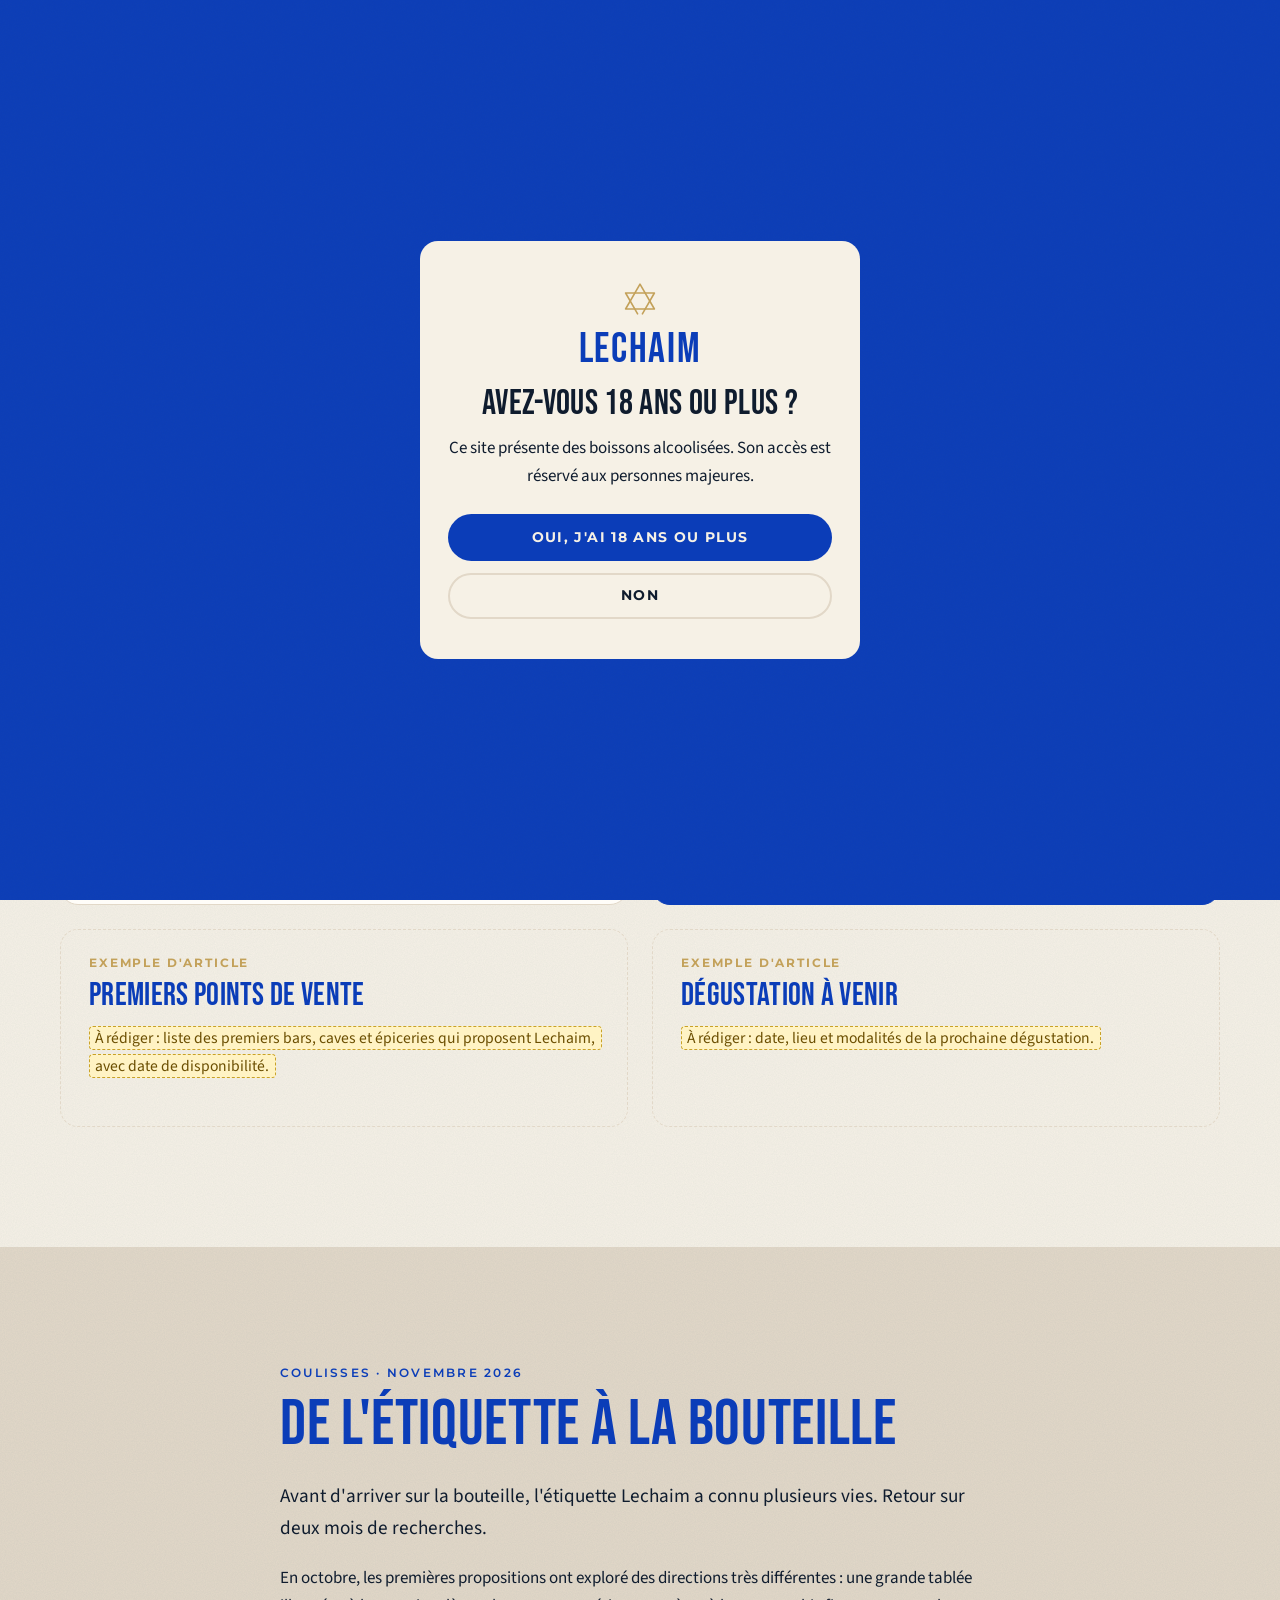
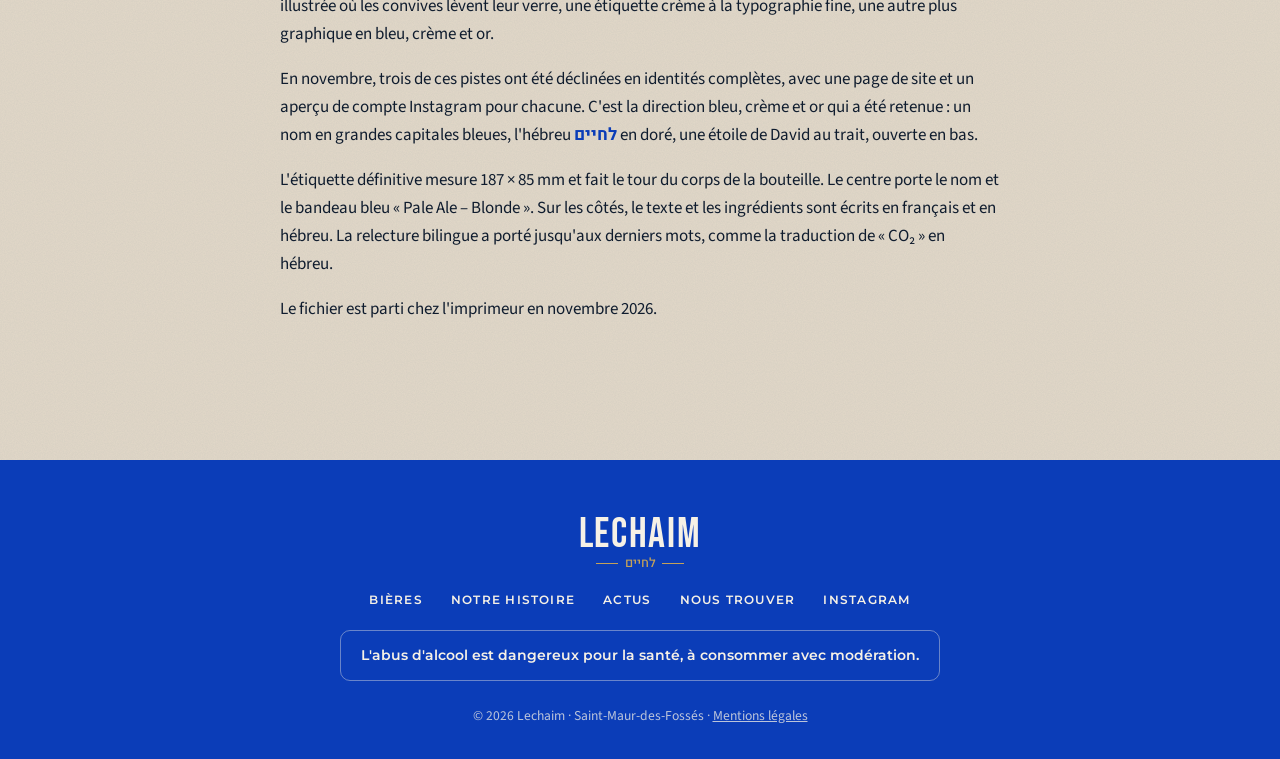
==== actus.html @ b4bcf972 "Pages Bières, Notre histoire, Actus, Nous trouver et Mentions légales Fiche Pale Ale – Blonde, histo" ====
<!doctype html>
<html lang="fr">
<head>
  <meta charset="utf-8">
  <meta name="viewport" content="width=device-width, initial-scale=1">
  <title>Actus · Lechaim</title>
  <meta name="description" content="Les nouvelles de Lechaim : lancement de la Pale Ale, coulisses de l'étiquette, points de vente et dégustations.">
  <meta name="theme-color" content="#0B3DB8">
  <link rel="canonical" href="https://lechaim-beer.com/actus.html">
  <meta property="og:title" content="Actus · Lechaim">
  <meta property="og:description" content="Les nouvelles de Lechaim : lancement de la Pale Ale, coulisses de l'étiquette, points de vente et dégustations.">
  <meta property="og:type" content="website">
  <meta property="og:url" content="https://lechaim-beer.com/actus.html">
  <link rel="icon" href="assets/img/favicon.svg" type="image/svg+xml">
  <link rel="preconnect" href="https://fonts.googleapis.com">
  <link rel="preconnect" href="https://fonts.gstatic.com" crossorigin>
  <link href="https://fonts.googleapis.com/css2?family=Bebas+Neue&family=Heebo:wght@500;700&family=Montserrat:wght@500;600;700&family=Source+Sans+3:wght@400;600&display=swap" rel="stylesheet">
  <link rel="stylesheet" href="assets/css/style.css">
</head>
<body>

  <!-- Symboles réutilisables -->
  <svg width="0" height="0" style="position:absolute" aria-hidden="true">
    <!-- Étoile de David au trait, ouverte en bas (comme sur l'étiquette) -->
    <symbol id="star" viewBox="0 0 100 100">
      <g fill="none" stroke="currentColor" stroke-width="4" stroke-linejoin="round" stroke-linecap="round">
        <path d="M50 8 L86 70 L14 70 Z"/>
        <path d="M14 30 L86 30 L56 82 M44 82 L14 30"/>
      </g>
    </symbol>
  </svg>

  <!-- Contrôle d'âge (exigé pour un site de boisson alcoolisée) -->
  <div class="age-gate" id="age-gate" role="dialog" aria-modal="true" aria-labelledby="age-title" hidden>
    <div class="age-gate__card">
      <svg class="age-gate__star" aria-hidden="true"><use href="#star"/></svg>
      <p class="age-gate__logo">LECHAIM</p>
      <h2 id="age-title">Avez-vous 18 ans ou plus ?</h2>
      <p>Ce site présente des boissons alcoolisées. Son accès est réservé aux personnes majeures.</p>
      <div class="age-gate__actions">
        <button class="btn btn--blue" id="age-yes">Oui, j'ai 18 ans ou plus</button>
        <a class="btn btn--ghost" href="https://www.alcool-info-service.fr/">Non</a>
      </div>
    </div>
  </div>

  <header class="site-header" id="top">
    <div class="container site-header__inner">
      <a class="logo" href="./" aria-label="Lechaim, accueil">
        <svg class="logo__star" aria-hidden="true"><use href="#star"/></svg>
        <span class="logo__name">LECHAIM</span>
        <span class="logo__he" lang="he" dir="rtl">לחיים</span>
      </a>
      <button class="nav-toggle" id="nav-toggle" aria-expanded="false" aria-controls="nav">
        <span class="sr-only">Menu</span><span></span><span></span><span></span>
      </button>
      <nav class="nav" id="nav" aria-label="Navigation principale">
        <a href="bieres.html">Bières</a>
        <a href="histoire.html">Notre histoire</a>
        <a href="actus.html" aria-current="page">Actus</a>
        <a href="trouver.html">Nous trouver</a>
        <!-- PLACEHOLDER : cible du bouton Acheter à définir (boutique en ligne, revendeurs…). Mène pour l'instant à « Nous trouver ». -->
        <a class="btn btn--blue btn--sm" href="trouver.html#acheter">Acheter</a>
      </nav>
    </div>
  </header>

  <main>
    <section class="page-hero">
      <div class="container page-hero__inner">
        <p class="eyebrow eyebrow--gold">Actus</p>
        <h1>Les dernières nouvelles</h1>
        <p class="page-hero__lead">Lancement, coulisses et rendez-vous à venir.</p>
      </div>
      <svg class="wave wave--bottom" viewBox="0 0 1440 120" preserveAspectRatio="none" aria-hidden="true">
        <path d="M0 60 C 240 120, 480 0, 720 50 S 1200 110, 1440 40 L1440 120 L0 120 Z" fill="#F6F1E6"/>
      </svg>
    </section>

    <section class="section">
      <div class="container">
        <div class="news__grid news__grid--four">
          <article class="news-card">
            <p class="news-card__tag">Lancement</p>
            <h3>La Pale Ale arrive</h3>
            <p>La première bière Lechaim est une Pale Ale – Blonde à 4,2 % vol., en bouteille de 33 cl.</p>
            <a class="link-arrow" href="bieres.html">Voir la fiche</a>
          </article>
          <article class="news-card news-card--blue">
            <p class="news-card__tag">Coulisses</p>
            <h3>De l'étiquette à la bouteille</h3>
            <p>Comment l'identité bleu, crème et or a pris forme, des premières esquisses au fichier envoyé à l'imprimeur.</p>
            <a class="link-arrow link-arrow--gold" href="#etiquette">Lire</a>
          </article>
          <!-- PLACEHOLDER : article exemple, à remplacer par une vraie annonce -->
          <article class="news-card news-card--placeholder" data-placeholder>
            <p class="news-card__tag">Exemple d'article</p>
            <h3>Premiers points de vente</h3>
            <p><span class="ph" data-placeholder>À rédiger : liste des premiers bars, caves et épiceries qui proposent Lechaim, avec date de disponibilité.</span></p>
          </article>
          <!-- PLACEHOLDER : article exemple, à remplacer par une vraie annonce -->
          <article class="news-card news-card--placeholder" data-placeholder>
            <p class="news-card__tag">Exemple d'article</p>
            <h3>Dégustation à venir</h3>
            <p><span class="ph" data-placeholder>À rédiger : date, lieu et modalités de la prochaine dégustation.</span></p>
          </article>
        </div>
      </div>
    </section>

    <section class="section section--sand" id="etiquette">
      <article class="container prose">
        <p class="eyebrow">Coulisses · Novembre 2026</p>
        <h2>De l'étiquette à la bouteille</h2>
        <p class="lead">Avant d'arriver sur la bouteille, l'étiquette Lechaim a connu plusieurs vies. Retour sur deux mois de recherches.</p>
        <p>En octobre, les premières propositions ont exploré des directions très différentes : une grande tablée illustrée où les convives lèvent leur verre, une étiquette crème à la typographie fine, une autre plus graphique en bleu, crème et or.</p>
        <p>En novembre, trois de ces pistes ont été déclinées en identités complètes, avec une page de site et un aperçu de compte Instagram pour chacune. C'est la direction bleu, crème et or qui a été retenue : un nom en grandes capitales bleues, l'hébreu <span lang="he" dir="rtl" class="he-inline">לחיים</span> en doré, une étoile de David au trait, ouverte en bas.</p>
        <p>L'étiquette définitive mesure 187 × 85 mm et fait le tour du corps de la bouteille. Le centre porte le nom et le bandeau bleu « Pale Ale – Blonde ». Sur les côtés, le texte et les ingrédients sont écrits en français et en hébreu. La relecture bilingue a porté jusqu'aux derniers mots, comme la traduction de « CO₂ » en hébreu.</p>
        <p>Le fichier est parti chez l'imprimeur en novembre 2026.</p>
        <!-- PLACEHOLDER : ajouter une photo de la bouteille avec la vraie étiquette -->
      </article>
    </section>
  </main>

  <footer class="site-footer">
    <div class="container site-footer__inner">
      <div class="site-footer__brand">
        <span class="logo__name">LECHAIM</span>
        <span class="logo__he" lang="he" dir="rtl">לחיים</span>
      </div>
      <nav class="site-footer__nav" aria-label="Pied de page">
        <a href="bieres.html">Bières</a>
        <a href="histoire.html">Notre histoire</a>
        <a href="actus.html">Actus</a>
        <a href="trouver.html">Nous trouver</a>
        <!-- PLACEHOLDER : compte Instagram de la maquette, à confirmer -->
        <a href="https://www.instagram.com/lechaim_beer/" rel="noopener">Instagram</a>
      </nav>
      <p class="site-footer__legal">L'abus d'alcool est dangereux pour la santé, à consommer avec modération.</p>
      <p class="site-footer__small">© <span id="year">2026</span> Lechaim · Saint-Maur-des-Fossés · <a href="mentions-legales.html">Mentions légales</a></p>
    </div>
  </footer>

  <script src="assets/js/main.js"></script>
</body>
</html>
---- assets/css/style.css ----
/* Lechaim · feuille de style principale
   Charte : bleu #0B3DB8, crème #F6F1E6, sable #E2D8C8, or #C3A15A, bleu nuit #0F1C2E
   Polices : Bebas Neue Pro (titres, repli Bebas Neue), Montserrat (UI), Source Sans 3 (texte), Heebo (hébreu) */

:root {
  --blue: #0B3DB8;
  --blue-deep: #08308f;
  --cream: #F6F1E6;
  --sand: #E2D8C8;
  --gold: #C3A15A;
  --night: #0F1C2E;
  --amber: #E9B949;

  --f-display: "Bebas Neue Pro", "Bebas Neue", Impact, sans-serif;
  --f-ui: "Montserrat", system-ui, sans-serif;
  --f-text: "Source Sans 3", system-ui, sans-serif;
  --f-he: "Heebo", "Arial Hebrew", sans-serif;

  --radius: 18px;
  --container: 1160px;
  --grain: url("data:image/svg+xml,%3Csvg xmlns='http://www.w3.org/2000/svg' width='160' height='160'%3E%3Cfilter id='n'%3E%3CfeTurbulence type='fractalNoise' baseFrequency='.9' numOctaves='3' stitchTiles='stitch'/%3E%3CfeColorMatrix values='0 0 0 0 0.06 0 0 0 0 0.11 0 0 0 0 0.18 0 0 0 .07 0'/%3E%3C/filter%3E%3Crect width='100%25' height='100%25' filter='url(%23n)'/%3E%3C/svg%3E");
}

*, *::before, *::after { box-sizing: border-box; }
html { scroll-behavior: smooth; scroll-padding-top: 84px; }
body {
  margin: 0;
  font: 400 1.0625rem/1.65 var(--f-text);
  color: var(--night);
  background: var(--cream) var(--grain);
  -webkit-font-smoothing: antialiased;
  overflow-x: hidden;
}
img, svg { display: block; max-width: 100%; }
a { color: inherit; }
h1, h2, h3 { font-family: var(--f-display); font-weight: 400; letter-spacing: .01em; line-height: .95; margin: 0 0 .4em; }
h1 { font-size: clamp(3.4rem, 8vw, 6.4rem); }
h2 { font-size: clamp(2.6rem, 5vw, 4rem); color: var(--blue); }
h3 { font-size: 2rem; }
p { margin: 0 0 1em; }
[lang="he"] { font-family: var(--f-he); }

.container { width: min(100% - 32px, var(--container)); margin-inline: auto; }
.sr-only { position: absolute; width: 1px; height: 1px; overflow: hidden; clip: rect(0 0 0 0); white-space: nowrap; }

.eyebrow {
  font: 600 .78rem/1 var(--f-ui);
  letter-spacing: .18em; text-transform: uppercase;
  color: var(--blue); margin-bottom: 1rem;
}
.eyebrow--gold { color: var(--gold); }

/* Boutons */
.btn {
  display: inline-flex; align-items: center; justify-content: center; gap: .5em;
  font: 700 .85rem/1 var(--f-ui); letter-spacing: .1em; text-transform: uppercase;
  padding: 1.05em 1.8em; border-radius: 999px; border: 2px solid transparent;
  text-decoration: none; cursor: pointer; transition: transform .15s, background .2s, color .2s;
}
.btn:hover { transform: translateY(-2px); }
.btn--blue { background: var(--blue); color: var(--cream); }
.btn--blue:hover { background: var(--blue-deep); }
.btn--cream { background: var(--cream); color: var(--blue); }
.btn--ghost { border-color: var(--sand); color: var(--night); background: transparent; }
.btn--sm { padding: .8em 1.4em; font-size: .78rem; }

/* Logo */
.logo { display: inline-grid; grid-template-columns: auto; justify-items: center; text-decoration: none; position: relative; padding-top: 6px; }
.logo__name { font: 400 2.1rem/0.9 var(--f-display); color: var(--blue); letter-spacing: .04em; }
.logo__he {
  display: flex; align-items: center; gap: .5em;
  font: 500 .8rem/1 var(--f-he); color: var(--gold); margin-top: .25em;
}
.logo__he::before, .logo__he::after { content: ""; width: 22px; height: 1px; background: var(--gold); }
.logo__star { position: absolute; width: 18px; height: 18px; color: var(--gold); top: -6px; right: -10px; }

/* En-tête */
.site-header {
  position: sticky; top: 0; z-index: 50;
  background: color-mix(in srgb, var(--cream) 92%, transparent) var(--grain);
  backdrop-filter: blur(8px);
  border-bottom: 1px solid var(--sand);
}
.site-header__inner { display: flex; align-items: center; justify-content: space-between; height: 76px; }
.nav { display: flex; align-items: center; gap: 2rem; }
.nav a:not(.btn) {
  font: 600 .82rem/1 var(--f-ui); letter-spacing: .08em; text-transform: uppercase;
  text-decoration: none; color: var(--night); position: relative;
}
.nav a:not(.btn)::after {
  content: ""; position: absolute; left: 0; right: 0; bottom: -6px; height: 2px;
  background: var(--gold); transform: scaleX(0); transition: transform .2s;
}
.nav a:not(.btn):hover::after { transform: scaleX(1); }
.nav-toggle { display: none; }

@media (max-width: 860px) {
  .nav-toggle {
    display: grid; gap: 5px; background: none; border: 0; padding: 10px; cursor: pointer;
  }
  .nav-toggle span:not(.sr-only) { width: 24px; height: 2px; background: var(--blue); transition: transform .2s, opacity .2s; }
  .nav-toggle[aria-expanded="true"] span:nth-child(2) { transform: translateY(7px) rotate(45deg); }
  .nav-toggle[aria-expanded="true"] span:nth-child(3) { opacity: 0; }
  .nav-toggle[aria-expanded="true"] span:nth-child(4) { transform: translateY(-7px) rotate(-45deg); }
  .nav {
    position: absolute; top: 76px; left: 0; right: 0;
    flex-direction: column; align-items: stretch; gap: 0;
    background: var(--cream); border-bottom: 1px solid var(--sand);
    padding: 8px 16px 20px; display: none;
  }
  .nav.is-open { display: flex; }
  .nav a:not(.btn) { padding: 16px 0; border-bottom: 1px solid var(--sand); }
  .nav .btn { margin-top: 16px; }
}

/* Hero */
.hero { position: relative; background: var(--blue); color: var(--cream); overflow: hidden; }
.hero::before {
  content: ""; position: absolute; inset: 0; background: var(--grain); opacity: .9; mix-blend-mode: overlay; pointer-events: none;
}
.hero::after { /* demi-cercle granuleux */
  content: ""; position: absolute; width: 560px; height: 560px; border-radius: 50%;
  right: -140px; top: 50%; transform: translateY(-50%);
  background: radial-gradient(circle at 30% 30%, #1a4fd0, var(--blue-deep));
  opacity: .55;
}
.hero__inner {
  position: relative; z-index: 1;
  display: grid; grid-template-columns: 1.1fr .9fr; align-items: center; gap: 2rem;
  padding: clamp(64px, 10vw, 120px) 0 clamp(110px, 12vw, 160px);
}
.hero h1 { color: var(--cream); max-width: 10ch; }
.hero__lead { font-size: 1.25rem; max-width: 30ch; opacity: .92; }
.hero__toast { font: 600 1rem/1 var(--f-ui); color: var(--gold); margin-bottom: 2rem; display: flex; gap: .5em; align-items: center; }
.hero__toast [lang="he"] { font-size: 1.35rem; font-weight: 700; }
.hero__glasses { width: min(100%, 440px); margin-inline: auto; }
.wave { position: absolute; left: 0; width: 100%; height: 90px; }
.wave--bottom { bottom: -1px; }

@media (max-width: 760px) {
  .hero__inner { grid-template-columns: 1fr; text-align: left; }
  .hero__visual { order: -1; }
  .hero__glasses { width: 240px; margin: 0; }
  .hero::after { width: 360px; height: 360px; top: 22%; right: -160px; }
}

/* Sections */
.section { padding: clamp(72px, 10vw, 120px) 0; }
.section__head { margin-bottom: 2.5rem; }

/* Carrousel des bières */
.carousel { position: relative; }
.carousel__track {
  display: flex; gap: 24px; overflow-x: auto; scroll-snap-type: x mandatory;
  padding: 4px 4px 24px; scrollbar-width: none;
}
.carousel__track::-webkit-scrollbar { display: none; }
.carousel__btn {
  position: absolute; top: 50%; transform: translateY(-50%); z-index: 2;
  width: 48px; height: 48px; border-radius: 50%; border: 0;
  background: var(--blue); color: var(--cream); font-size: 1.8rem; line-height: 1; cursor: pointer;
  box-shadow: 0 6px 20px rgba(15, 28, 46, .18);
}
.carousel__btn--prev { left: -22px; }
.carousel__btn--next { right: -22px; }
.carousel__btn[disabled] { opacity: 0; pointer-events: none; }
@media (max-width: 760px) { .carousel__btn { display: none; } }

.beer-card {
  flex: 0 0 min(86%, 360px); scroll-snap-align: start;
  background: #fffdf8; border: 1px solid var(--sand); border-radius: var(--radius);
  overflow: hidden; display: flex; flex-direction: column;
}
.beer-card--featured { flex-basis: min(92%, 720px); flex-direction: row; }
.beer-card__visual {
  background: var(--blue); display: grid; place-items: center; padding: 32px 24px;
  position: relative; overflow: hidden; min-height: 240px;
}
.beer-card--featured .beer-card__visual { flex: 0 0 42%; }
.beer-card__visual::before {
  content: ""; position: absolute; width: 340px; height: 340px; border-radius: 50%;
  background: var(--blue-deep); bottom: -170px; left: 50%; transform: translateX(-50%);
}
.beer-card__visual .bottle { position: relative; height: 360px; width: auto; filter: drop-shadow(0 18px 24px rgba(0,0,0,.3)); }
.beer-card__visual--soon { background: var(--sand); }
.beer-card__visual--soon::before { background: #d6cab6; }
.beer-card__visual--soon svg { position: relative; width: 84px; height: 84px; color: var(--gold); }
.beer-card__visual--waves { background: var(--cream); }
.beer-card__body { padding: 28px; }
.beer-card__style { font: 700 .74rem/1 var(--f-ui); letter-spacing: .16em; text-transform: uppercase; color: var(--gold); margin-bottom: .8rem; }
.beer-card h3 { color: var(--blue); font-size: 2.4rem; }
.beer-card__meta { display: flex; gap: .6rem; }
.beer-card__meta span {
  font: 700 .78rem/1 var(--f-ui); letter-spacing: .06em;
  background: var(--blue); color: var(--cream); padding: .55em .9em; border-radius: 999px;
}
.beer-card__he { color: #5b6473; font-size: .95rem; }
.beer-card__facts { margin: 1.2rem 0 0; padding-top: 1rem; border-top: 1px solid var(--sand); font-size: .95rem; }
.beer-card__facts dt { font: 700 .72rem/1 var(--f-ui); letter-spacing: .14em; text-transform: uppercase; color: var(--blue); margin-bottom: .4rem; }
.beer-card__facts dd { margin: 0; }

@media (max-width: 760px) {
  .beer-card--featured { flex-direction: column; flex-basis: 88%; }
  .beer-card__visual .bottle { height: 300px; }
}

/* Notre histoire */
.story { background: var(--sand) var(--grain); }
.story__inner { display: grid; grid-template-columns: .8fr 1.2fr; gap: clamp(32px, 6vw, 96px); align-items: center; }
.story__mark { position: relative; aspect-ratio: 1; max-width: 420px; width: 100%; }
.semi { position: absolute; border-radius: 50%; }
.semi--blue { inset: 0 0 0 0; background: var(--blue); clip-path: inset(50% 0 0 0); }
.semi--gold { width: 62%; height: 62%; left: 19%; top: 19%; background: var(--gold); clip-path: inset(0 0 50% 0); opacity: .9; }
.story__star { position: absolute; width: 38%; height: 38%; left: 31%; top: 6%; color: var(--blue); }
.story__text h2 { max-width: 14ch; }
.he-inline { color: var(--blue); font-weight: 700; }
.story__values { list-style: none; padding: 0; margin: 2rem 0; display: grid; gap: 1rem; }
.story__values li { padding-left: 1.4rem; border-left: 2px solid var(--gold); }
.story__values strong { display: block; font: 700 .78rem/1.4 var(--f-ui); letter-spacing: .14em; text-transform: uppercase; color: var(--blue); }
.link-arrow { font: 700 .82rem/1 var(--f-ui); letter-spacing: .1em; text-transform: uppercase; color: var(--blue); text-decoration: none; border-bottom: 2px solid var(--gold); padding-bottom: 4px; }
.link-arrow::after { content: " →"; }
@media (max-width: 760px) {
  .story__inner { grid-template-columns: 1fr; }
  .story__mark { max-width: 260px; }
}

/* Actus */
.news__grid { display: grid; grid-template-columns: repeat(3, 1fr); gap: 24px; }
.news-card { background: #fffdf8; border: 1px solid var(--sand); border-radius: var(--radius); padding: 28px; }
.news-card--blue { background: var(--blue); color: var(--cream); border-color: var(--blue); }
.news-card.news-card--blue h3 { color: var(--cream); }
.news-card__tag { font: 700 .72rem/1 var(--f-ui); letter-spacing: .16em; text-transform: uppercase; color: var(--gold); }
.news-card h3 { color: var(--blue); }
@media (max-width: 860px) { .news__grid { grid-template-columns: 1fr; } }

/* Nous trouver */
.find { background: var(--night); color: var(--cream); }
.find h2 { color: var(--cream); }
.find__inner { display: grid; grid-template-columns: 1.2fr .8fr; gap: 48px; align-items: center; }
.find__inner p { max-width: 46ch; opacity: .9; }
.find__card {
  font-style: normal; border: 1px solid var(--gold); border-radius: var(--radius); padding: 32px;
  background: rgba(246, 241, 230, .04);
}
.find__name { font: 400 2rem/1 var(--f-display); color: var(--cream); letter-spacing: .04em; }
.find__web { font: 600 .82rem/1 var(--f-ui); letter-spacing: .12em; text-transform: uppercase; color: var(--gold); margin: 0; }
@media (max-width: 760px) { .find__inner { grid-template-columns: 1fr; } }

/* Pied de page */
.site-footer { background: var(--blue); color: var(--cream); padding: 56px 0 32px; }
.site-footer__inner { display: grid; gap: 24px; justify-items: center; text-align: center; }
.site-footer__brand { display: grid; justify-items: center; }
.site-footer__brand .logo__name { color: var(--cream); font-size: 2.6rem; }
.site-footer__nav { display: flex; flex-wrap: wrap; justify-content: center; gap: 12px 28px; }
.site-footer__nav a { font: 600 .78rem/1 var(--f-ui); letter-spacing: .1em; text-transform: uppercase; text-decoration: none; }
.site-footer__legal { font: 600 .9rem/1.4 var(--f-ui); margin: 0; padding: 14px 20px; border: 1px solid rgba(246,241,230,.4); border-radius: 10px; }
.site-footer__small { font-size: .85rem; opacity: .75; margin: 0; }

/* Contrôle d'âge */
.age-gate {
  position: fixed; inset: 0; z-index: 100; display: grid; place-items: center; padding: 16px;
  background: var(--blue) var(--grain);
}
.age-gate[hidden] { display: none; }
.age-gate__card {
  background: var(--cream); border-radius: var(--radius); padding: 40px 28px; max-width: 440px; width: 100%;
  text-align: center; position: relative;
}
.age-gate__star { width: 40px; height: 40px; color: var(--gold); margin: 0 auto 8px; }
.age-gate__logo { font: 400 2.6rem/1 var(--f-display); color: var(--blue); letter-spacing: .04em; margin-bottom: 1rem; }
.age-gate h2 { font-size: 2.2rem; color: var(--night); }
.age-gate__actions { display: grid; gap: 12px; margin-top: 1.5rem; }

@media (prefers-reduced-motion: reduce) {
  html { scroll-behavior: auto; }
  .btn, .nav a::after { transition: none; }
}

/* ===== Pages intérieures ===== */
.nav a[aria-current="page"]::after { transform: scaleX(1); }

.page-hero { position: relative; background: var(--blue); color: var(--cream); overflow: hidden; }
.page-hero::before { content: ""; position: absolute; inset: 0; background: var(--grain); opacity: .9; mix-blend-mode: overlay; pointer-events: none; }
.page-hero__inner { position: relative; z-index: 1; padding: clamp(56px, 8vw, 96px) 0 clamp(96px, 10vw, 130px); }
.page-hero h1 { color: var(--cream); max-width: 16ch; font-size: clamp(3rem, 7vw, 5.4rem); }
.page-hero__lead { font-size: 1.2rem; max-width: 46ch; opacity: .92; margin: 0; }
.page-hero__lead:empty { display: none; }
.page-hero__he { font: 600 1.05rem/1 var(--f-ui); color: var(--gold); display: flex; gap: .5em; align-items: center; margin: 0; }
.page-hero__he [lang="he"] { font-size: 1.5rem; font-weight: 700; }

.section--sand { background: var(--sand) var(--grain); }
.section--night { background: var(--night); color: var(--cream); }
.section--night h2 { color: var(--cream); }
.section--tight { padding: clamp(48px, 6vw, 72px) 0; }

.lead { font-size: 1.2rem; }
.note { font-size: .95rem; color: #4a5361; }
.section--night .note { color: inherit; opacity: .8; }

.prose { max-width: 720px; }
.prose h2 { margin-top: .2em; }
.prose a:not(.link-arrow) { color: var(--blue); text-decoration-color: var(--gold); text-underline-offset: 3px; }
.section--night .prose a:not(.link-arrow) { color: var(--gold); }
.prose--flush { max-width: none; }
.link-arrow--gold { color: var(--gold); }
.news-card--blue .link-arrow { color: var(--cream); }

/* Élément provisoire, volontairement visible */
.ph {
  background: #fff3c4; color: #6b4e00; border: 1px dashed #c9a227; border-radius: 4px;
  padding: 0 .35em; font-size: .92em; box-decoration-break: clone; -webkit-box-decoration-break: clone;
}

/* Fiche produit */
.product { display: grid; grid-template-columns: .8fr 1.2fr; gap: clamp(32px, 6vw, 80px); align-items: center; }
.product__visual {
  background: var(--blue); border-radius: var(--radius); display: grid; place-items: center;
  padding: 48px 24px; position: relative; overflow: hidden;
}
.product__visual::before { content: ""; position: absolute; width: 420px; height: 420px; border-radius: 50%; background: var(--blue-deep); bottom: -210px; left: 50%; transform: translateX(-50%); }
.product__visual .bottle { position: relative; height: 440px; width: auto; filter: drop-shadow(0 18px 24px rgba(0,0,0,.3)); }
.product__body .beer-card__meta { margin-bottom: 1.4rem; }
.specs { margin: 2rem 0 0; display: grid; grid-template-columns: repeat(auto-fit, minmax(120px, 1fr)); gap: 1px; background: var(--sand); border: 1px solid var(--sand); border-radius: 12px; overflow: hidden; }
.specs div { background: #fffdf8; padding: 14px 16px; }
.specs dt { font: 700 .7rem/1.2 var(--f-ui); letter-spacing: .14em; text-transform: uppercase; color: var(--blue); margin-bottom: .35rem; }
.specs dd { margin: 0; font-weight: 600; }
@media (max-width: 760px) {
  .product { grid-template-columns: 1fr; }
  .product__visual .bottle { height: 320px; }
}

.two-col { display: grid; grid-template-columns: 1fr 1fr; gap: clamp(32px, 6vw, 80px); }
@media (max-width: 860px) { .two-col { grid-template-columns: 1fr; } }

.ingredients { display: grid; gap: 16px; margin-bottom: 1rem; }
.ingredients > div { background: #fffdf8; border: 1px solid #d6cab6; border-radius: 12px; padding: 18px 20px; }
.ingredients p { margin: 0; }
.ingredients__lang { font: 700 .7rem/1 var(--f-ui); letter-spacing: .14em; text-transform: uppercase; color: var(--gold); margin-bottom: .6rem !important; }

.label-quote { margin: 0 0 1rem; padding: 28px; background: var(--cream); border-radius: var(--radius); border-left: 3px solid var(--gold); }
.label-quote__tag { font: 700 .78rem/1.3 var(--f-ui); letter-spacing: .14em; text-transform: uppercase; color: var(--gold); }
.label-quote__he { font-size: 1.05rem; color: var(--blue); margin: 0; }

.tips { display: grid; grid-template-columns: repeat(auto-fit, minmax(220px, 1fr)); gap: 24px; }
.tip { background: #fffdf8; border: 1px solid var(--sand); border-radius: var(--radius); padding: 28px; border-top: 3px solid var(--gold); }
.tip h3 { color: var(--blue); }
.tip p { margin: 0; }

.soon { display: flex; gap: 28px; align-items: center; background: var(--sand); border-radius: var(--radius); padding: 32px; }
.soon__star { flex: 0 0 64px; width: 64px; height: 64px; color: var(--gold); }
.soon h2 { font-size: clamp(2rem, 4vw, 2.8rem); }
.soon p { margin: 0; }
.soon a { color: var(--blue); }
@media (max-width: 600px) { .soon { flex-direction: column; align-items: flex-start; } }

/* Actus et points de vente */
.news__grid--four { grid-template-columns: repeat(2, 1fr); }
.news-card--placeholder { border-style: dashed; background: transparent; }
.news-card .link-arrow { display: inline-block; margin-top: .4rem; }
.pos__grid { display: grid; grid-template-columns: repeat(3, 1fr); gap: 24px; margin-bottom: 1.5rem; }
.pos-card { border: 1px dashed #c9b994; border-radius: var(--radius); padding: 28px; }
.pos-card h3 { font-size: 1.6rem; color: var(--blue); }
@media (max-width: 860px) { .pos__grid, .news__grid--four { grid-template-columns: 1fr; } }
.find__card a { color: var(--gold); }

/* Mentions légales */
.legal h2 { font-size: clamp(1.8rem, 3vw, 2.4rem); margin-top: 1.6em; }
.legal h2:first-child { margin-top: 0; }
.legal ul { padding-left: 1.2rem; }
.legal li { margin-bottom: .4rem; }
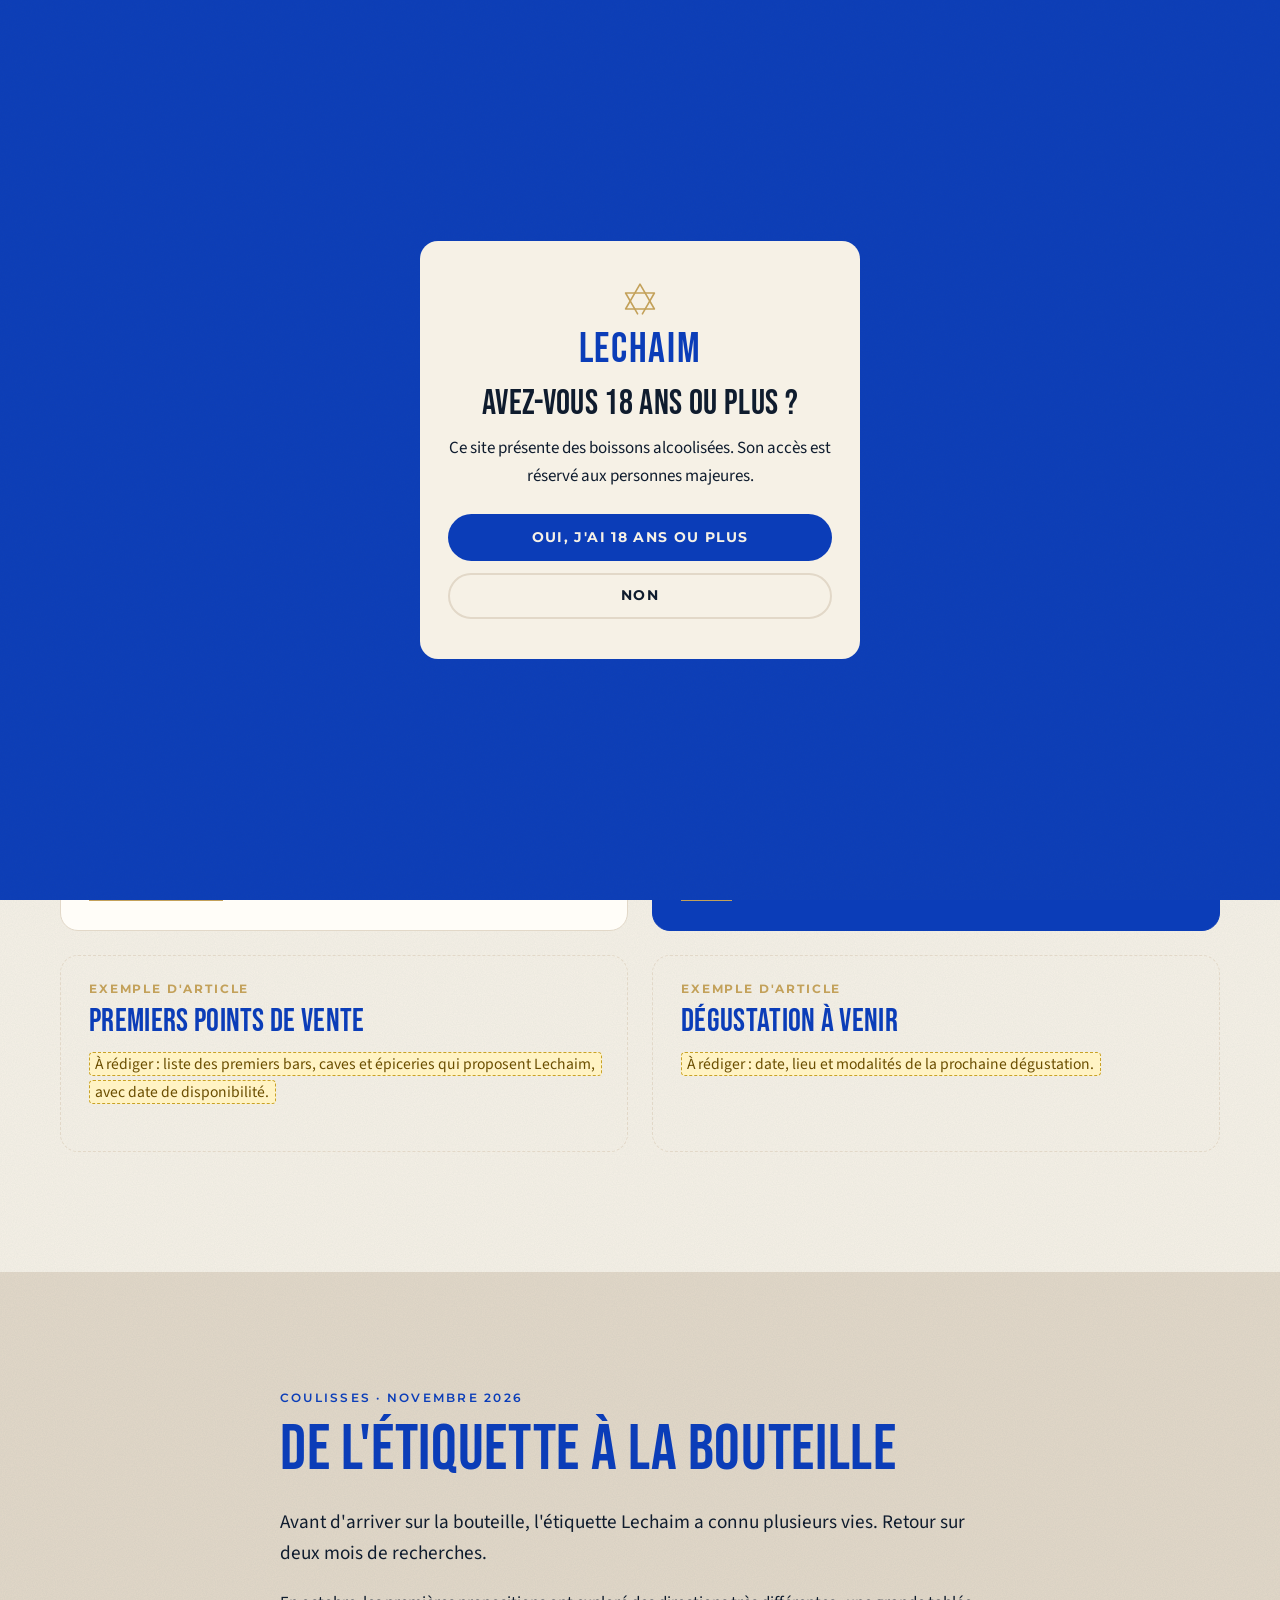
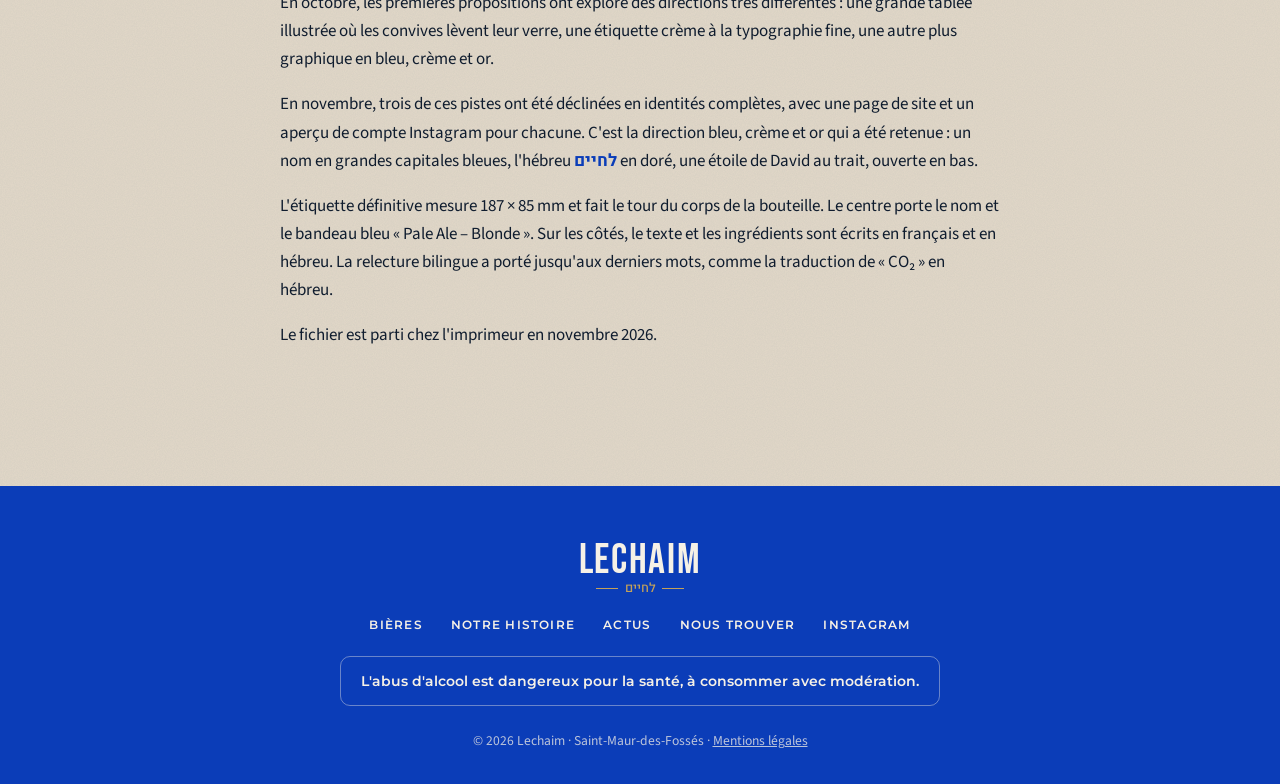
==== commit 7fc34a4c: "Habillage inspiré de la planche d'identité Vagues crème épaisses et grande étoile dorée au trait dan" ====
--- a/actus.html
+++ b/actus.html
@@ -23,9 +23,25 @@
   <svg width="0" height="0" style="position:absolute" aria-hidden="true">
     <!-- Étoile de David au trait, ouverte en bas (comme sur l'étiquette) -->
     <symbol id="star" viewBox="0 0 100 100">
-      <g fill="none" stroke="currentColor" stroke-width="4" stroke-linejoin="round" stroke-linecap="round">
+      <g fill="none" stroke="currentColor" style="stroke-width: var(--sw, 4)" stroke-linejoin="round" stroke-linecap="round">
         <path d="M50 8 L86 70 L14 70 Z"/>
         <path d="M14 30 L86 30 L56 82 M44 82 L14 30"/>
+      </g>
+    </symbol>
+    <!-- Vagues épaisses de la planche (couleur = currentColor) -->
+    <symbol id="ribbons" viewBox="0 0 600 500" preserveAspectRatio="xMaxYMid slice" style="overflow:visible">
+      <g fill="none" stroke="currentColor" stroke-linecap="round">
+        <path d="M640 30 C 500 50, 540 190, 400 225 S 250 400, 150 540" stroke-width="74"/>
+        <path d="M660 300 C 570 300, 560 420, 460 540" stroke-width="52"/>
+      </g>
+    </symbol>
+    <!-- Rayons en éventail -->
+    <symbol id="rays" viewBox="0 0 100 56">
+      <g stroke="currentColor" stroke-width="3" stroke-linecap="round" fill="none">
+        <line x1="50" y1="40" x2="50" y2="4"/>
+        <line x1="40" y1="42" x2="30" y2="8"/><line x1="60" y1="42" x2="70" y2="8"/>
+        <line x1="31" y1="47" x2="12" y2="20"/><line x1="69" y1="47" x2="88" y2="20"/>
+        <line x1="26" y1="54" x2="2" y2="40"/><line x1="74" y1="54" x2="98" y2="40"/>
       </g>
     </symbol>
   </svg>
@@ -67,9 +83,12 @@
 
   <main>
     <section class="page-hero">
+      <svg class="hero__ribbons hero__ribbons--page" aria-hidden="true"><use href="#ribbons"/></svg>
+      <svg class="page-hero__star" aria-hidden="true"><use href="#star"/></svg>
       <div class="container page-hero__inner">
         <p class="eyebrow eyebrow--gold">Actus</p>
         <h1>Les dernières nouvelles</h1>
+        <span class="rule" aria-hidden="true"></span>
         <p class="page-hero__lead">Lancement, coulisses et rendez-vous à venir.</p>
       </div>
       <svg class="wave wave--bottom" viewBox="0 0 1440 120" preserveAspectRatio="none" aria-hidden="true">
--- a/assets/css/style.css
+++ b/assets/css/style.css
@@ -118,11 +118,15 @@
 .hero::before {
   content: ""; position: absolute; inset: 0; background: var(--grain); opacity: .9; mix-blend-mode: overlay; pointer-events: none;
 }
-.hero::after { /* demi-cercle granuleux */
-  content: ""; position: absolute; width: 560px; height: 560px; border-radius: 50%;
-  right: -140px; top: 50%; transform: translateY(-50%);
-  background: radial-gradient(circle at 30% 30%, #1a4fd0, var(--blue-deep));
-  opacity: .55;
+/* Vagues crème épaisses, comme sur la planche */
+.hero__ribbons {
+  position: absolute; top: 0; right: 0; width: 62%; height: 100%;
+  color: var(--cream); pointer-events: none; overflow: visible;
+}
+.hero__visual { position: relative; }
+.hero__star {
+  position: absolute; width: 62%; aspect-ratio: 1; height: auto; left: -8%; top: -6%;
+  color: var(--gold); opacity: .9;
 }
 .hero__inner {
   position: relative; z-index: 1;
@@ -133,7 +137,7 @@
 .hero__lead { font-size: 1.25rem; max-width: 30ch; opacity: .92; }
 .hero__toast { font: 600 1rem/1 var(--f-ui); color: var(--gold); margin-bottom: 2rem; display: flex; gap: .5em; align-items: center; }
 .hero__toast [lang="he"] { font-size: 1.35rem; font-weight: 700; }
-.hero__glasses { width: min(100%, 440px); margin-inline: auto; }
+.hero__glasses { position: relative; width: min(100%, 440px); margin-inline: auto; filter: drop-shadow(0 20px 30px rgba(8, 20, 60, .35)); }
 .wave { position: absolute; left: 0; width: 100%; height: 90px; }
 .wave--bottom { bottom: -1px; }
 
@@ -141,7 +145,8 @@
   .hero__inner { grid-template-columns: 1fr; text-align: left; }
   .hero__visual { order: -1; }
   .hero__glasses { width: 240px; margin: 0; }
-  .hero::after { width: 360px; height: 360px; top: 22%; right: -160px; }
+  .hero__ribbons { width: 100%; height: 40%; opacity: .25; }
+  .hero__star { width: 50%; left: -4%; }
 }
 
 /* Sections */
@@ -368,3 +373,42 @@
 .legal h2:first-child { margin-top: 0; }
 .legal ul { padding-left: 1.2rem; }
 .legal li { margin-bottom: .4rem; }
+
+
+/* ===== Motifs de la planche d'identité ===== */
+.rule { display: block; width: 56px; height: 3px; background: var(--gold); margin: .2rem 0 1.4rem; }
+.btn--arrow::after { content: "→"; font-size: 1.1em; }
+.logo__name { font-size: 2.3rem; }
+
+/* Étoile ouverte : trait fin dans les grands formats */
+.hero__star, .page-hero__star { --sw: 1.6; }
+
+/* Pages intérieures : mêmes vagues et étoile que l'accueil */
+.hero__ribbons--page { width: 48%; }
+.page-hero__star {
+  position: absolute; width: 220px; height: 220px; right: 28%; top: 14%;
+  color: var(--gold); opacity: .8; pointer-events: none;
+}
+@media (max-width: 760px) {
+  .hero__ribbons--page { width: 70%; height: 100%; opacity: .35; }
+  .page-hero__star { width: 120px; height: 120px; right: 6%; top: 8%; }
+}
+
+/* Visuels bouteille sur crème avec demi-cercle granuleux */
+.beer-card__visual, .product__visual { background: var(--cream); }
+.beer-card__visual::before, .product__visual::before {
+  background: radial-gradient(circle, var(--blue) 1.6px, transparent 1.9px) 0 0 / 8px 8px;
+  -webkit-mask: linear-gradient(to bottom, transparent, #000 75%);
+          mask: linear-gradient(to bottom, transparent, #000 75%);
+  opacity: .9;
+}
+.beer-card__visual { border-right: 1px solid var(--sand); }
+.beer-card__visual--soon { background: var(--sand); }
+.beer-card__visual--soon::before { background: radial-gradient(circle, var(--gold) 1.6px, transparent 1.9px) 0 0 / 8px 8px; }
+.product__visual { border: 1px solid var(--sand); }
+.carousel__btn { background: var(--cream); color: var(--blue); border: 2px solid var(--blue); }
+
+/* Illustration Notre histoire */
+.story__illu { width: 100%; max-width: 420px; justify-self: center; }
+.story__illu svg { width: 100%; height: auto; }
+@media (max-width: 760px) { .story__illu { max-width: 280px; } }
